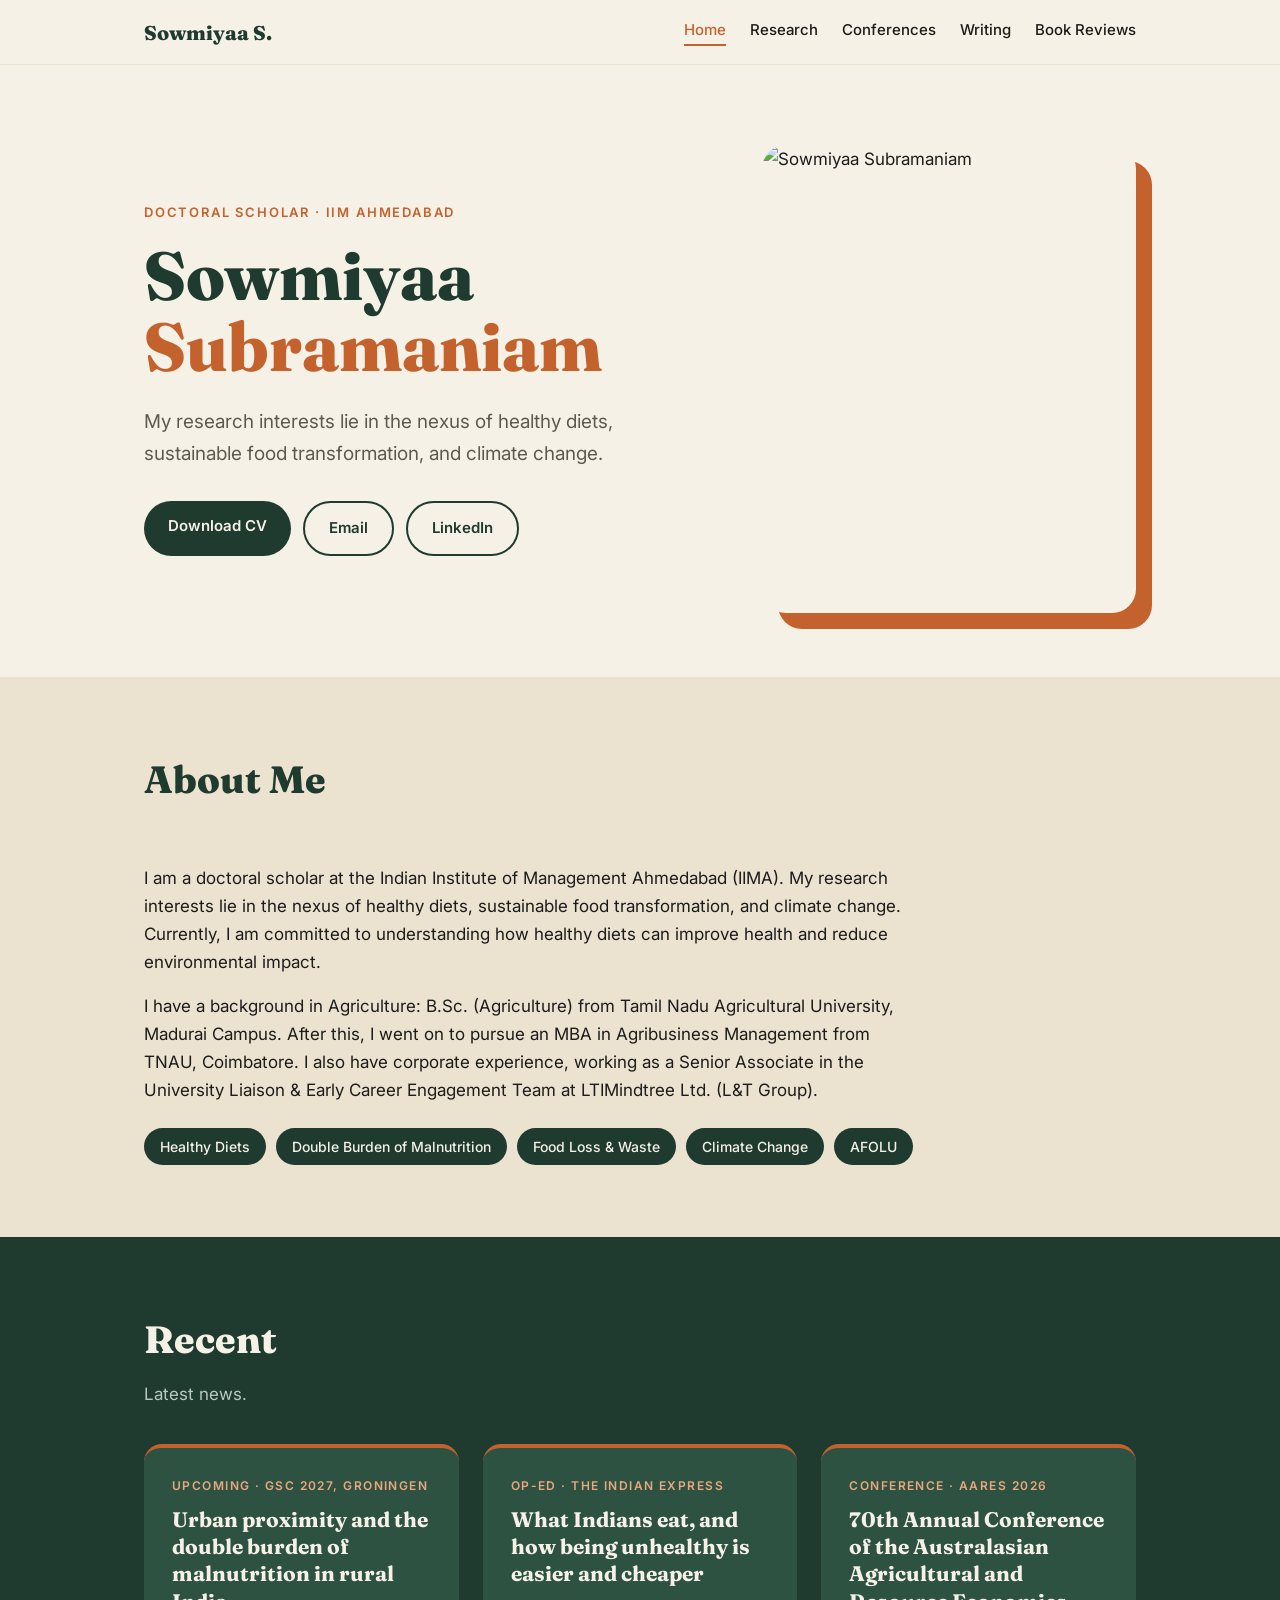
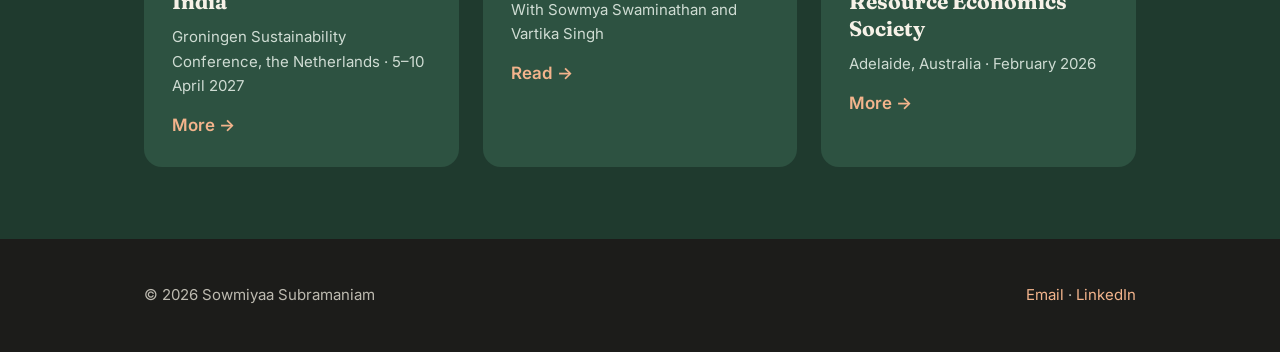
==== index.html @ 3b25f742 "Create index.html" ====
<!DOCTYPE html>
<html lang="en">
<head>
<meta charset="UTF-8">
<meta name="viewport" content="width=device-width, initial-scale=1">
<title>Sowmiyaa Subramaniam | IIM Ahmedabad</title>
<meta name="description" content="Sowmiyaa Subramaniam is a doctoral scholar at IIM Ahmedabad researching healthy diets, sustainable food transformation, and climate change.">
<link rel="icon" type="image/svg+xml" href="favicon.svg">
<link href="https://fonts.googleapis.com/css2?family=Fraunces:opsz,wght@9..144,600;9..144,800&family=Inter:wght@400;500;600&display=swap" rel="stylesheet">
<link rel="stylesheet" href="style.css">
</head>
<body>

<nav><div class="wrap">
  <a class="logo" href="index.html">Sowmiyaa S.</a>
  <div class="links">
    <a href="index.html" class="active">Home</a>
    <a href="research.html">Research</a>
    <a href="conferences.html">Conferences</a>
    <a href="writing.html">Writing</a>
    <a href="book-reviews.html">Book Reviews</a>
  </div>
</div></nav>

<header class="hero"><div class="wrap">
  <div>
    <div class="eyebrow">Doctoral Scholar · IIM Ahmedabad</div>
    <h1>Sowmiyaa <span>Subramaniam</span></h1>
    <p class="lead">My research interests lie in the nexus of healthy diets, sustainable food transformation, and climate change.</p>
    <div class="btns">
      <a class="btn btn-main" href="https://www.dropbox.com/scl/fi/vhvdy9su99qnigikxmza3/Sowmiyaa_CV.pdf?rlkey=41fn6ywqyth0hjzkrcgdt9t6o&st=8btywayd&dl=0" target="_blank">Download CV</a>
      <a class="btn btn-ghost" href="mailto:phd23sowmiyaas@iima.ac.in">Email</a>
      <a class="btn btn-ghost" href="https://www.linkedin.com/in/sowmiyaa-s/" target="_blank">LinkedIn</a>
    </div>
  </div>
  <img class="photo" src="photo.jpg" alt="Sowmiyaa Subramaniam">
</div></header>

<section class="band"><div class="wrap">
  <h2>About Me</h2>
  <p class="sub">&nbsp;</p>
  <p>I am a doctoral scholar at the Indian Institute of Management Ahmedabad (IIMA). My research interests lie in the nexus of healthy diets, sustainable food transformation, and climate change. Currently, I am committed to understanding how healthy diets can improve health and reduce environmental impact.</p>
  <p>I have a background in Agriculture: B.Sc. (Agriculture) from Tamil Nadu Agricultural University, Madurai Campus. After this, I went on to pursue an MBA in Agribusiness Management from TNAU, Coimbatore. I also have corporate experience, working as a Senior Associate in the University Liaison &amp; Early Career Engagement Team at LTIMindtree Ltd. (L&amp;T Group).</p>
  <div class="tags">
    <span class="tag">Healthy Diets</span><span class="tag">Double Burden of Malnutrition</span>
    <span class="tag">Food Loss &amp; Waste</span><span class="tag">Climate Change</span><span class="tag">AFOLU</span>
  </div>
</div></section>

<section class="recent"><div class="wrap">
  <h2>Recent</h2>
  <p class="sub">Latest news.</p>
  <div class="grid">
    <div class="rcard">
      <div class="kind">Upcoming · GSC 2027, Groningen</div>
      <h3>Urban proximity and the double burden of malnutrition in rural India</h3>
      <p>Groningen Sustainability Conference, the Netherlands · 5–10 April 2027</p>
      <a href="conferences.html">More →</a>
    </div>
    <div class="rcard">
      <div class="kind">Op-ed · The Indian Express</div>
      <h3>What Indians eat, and how being unhealthy is easier and cheaper</h3>
      <p>With Sowmya Swaminathan and Vartika Singh</p>
      <a href="https://indianexpress.com/article/opinion/columns/what-indians-eat-and-how-being-unhealthy-is-easier-and-cheaper-10411907/" target="_blank">Read →</a>
    </div>
    <div class="rcard">
      <div class="kind">Conference · AARES 2026</div>
      <h3>70th Annual Conference of the Australasian Agricultural and Resource Economics Society</h3>
      <p>Adelaide, Australia · February 2026</p>
      <a href="conferences.html">More →</a>
    </div>
  </div>
</div></section>

<footer><div class="wrap">
  <div>© 2026 Sowmiyaa Subramaniam</div>
  <div><a href="mailto:phd23sowmiyaas@iima.ac.in">Email</a> · <a href="https://www.linkedin.com/in/sowmiyaa-s/" target="_blank">LinkedIn</a></div>
</div></footer>

</body>
</html>
---- style.css ----
:root{--green:#1f3a2e;--green-2:#2d5241;--terra:#c4622d;--cream:#f6f1e7;--sand:#ebe2d0;--ink:#1c1c1a;--muted:#5b5a52}
*{box-sizing:border-box;margin:0;padding:0}
html{scroll-behavior:smooth}
body{font-family:'Inter',sans-serif;background:var(--cream);color:var(--ink);line-height:1.65;font-size:17px}
a{color:var(--terra);text-decoration:none}
a:hover{text-decoration:underline}
.wrap{max-width:1040px;margin:0 auto;padding:0 24px}

/* NAV */
nav{position:sticky;top:0;z-index:10;background:rgba(246,241,231,.95);border-bottom:1px solid var(--sand)}
nav .wrap{display:flex;justify-content:space-between;align-items:center;flex-wrap:wrap;gap:8px;min-height:64px;padding-top:10px;padding-bottom:10px}
.logo{font-family:'Fraunces',serif;font-weight:800;font-size:20px;color:var(--green)}
.logo:hover{text-decoration:none}
.links{display:flex;flex-wrap:wrap;gap:6px 24px}
.links a{color:var(--ink);font-weight:500;font-size:15px;padding-bottom:2px}
.links a:hover{color:var(--terra);text-decoration:none}
.links a.active{color:var(--terra);border-bottom:2px solid var(--terra)}

/* HOME HERO */
.hero{padding:80px 0 64px}
.hero .wrap{display:grid;grid-template-columns:1.5fr 1fr;gap:56px;align-items:center}
.eyebrow{text-transform:uppercase;letter-spacing:.14em;font-size:13px;font-weight:600;color:var(--terra);margin-bottom:16px}
h1{font-family:'Fraunces',serif;font-weight:800;font-size:clamp(42px,6vw,68px);line-height:1.05;color:var(--green);margin-bottom:24px}
h1 span{color:var(--terra)}
.lead{font-size:19px;color:var(--muted);max-width:560px;margin-bottom:32px}
.btns{display:flex;flex-wrap:wrap;gap:12px}
.btn{display:inline-block;padding:13px 24px;border-radius:999px;font-weight:600;font-size:15px}
.btn-main{background:var(--green);color:var(--cream)}
.btn-main:hover{background:var(--terra);text-decoration:none}
.btn-ghost{border:2px solid var(--green);color:var(--green)}
.btn-ghost:hover{background:var(--green);color:var(--cream);text-decoration:none}
.photo{width:100%;aspect-ratio:4/5;object-fit:cover;border-radius:24px;box-shadow:16px 16px 0 var(--terra)}

/* INNER PAGE HEADER */
.page-head{padding:64px 0 16px}
.page-head h1{font-size:clamp(36px,5vw,54px);margin-bottom:8px}
.page-head p{color:var(--muted);font-size:18px}
.content{padding:32px 0 88px}

/* SECTIONS */
section{padding:72px 0}
h2{font-family:'Fraunces',serif;font-weight:800;font-size:38px;color:var(--green);margin-bottom:8px}
.sub{color:var(--muted);margin-bottom:36px}
.band{background:var(--sand)}
.band p{max-width:760px;margin-bottom:16px}
.tags{display:flex;flex-wrap:wrap;gap:10px;margin-top:24px}
.tag{background:var(--green);color:var(--cream);padding:7px 16px;border-radius:999px;font-size:14px;font-weight:500}

/* RECENT CARDS */
.recent{background:var(--green);color:var(--cream)}
.recent h2{color:var(--cream)}
.recent .sub{color:#b9c9bf}
.grid{display:grid;grid-template-columns:repeat(auto-fit,minmax(280px,1fr));gap:24px}
.rcard{background:var(--green-2);border-radius:18px;padding:28px;border-top:4px solid var(--terra)}
.rcard .kind{font-size:12px;letter-spacing:.12em;text-transform:uppercase;color:#e8a77f;font-weight:600}
.rcard h3{font-family:'Fraunces',serif;font-size:21px;margin:10px 0;line-height:1.3}
.rcard p{color:#cfdcd3;font-size:15px;margin-bottom:12px}
.rcard a{color:#f3b48c;font-weight:600}

/* LIST ITEMS */
.item{background:#fff;border-radius:18px;padding:28px 32px;margin-bottom:18px;border-left:5px solid var(--terra)}
.item h3{font-family:'Fraunces',serif;font-size:22px;color:var(--green);line-height:1.3;margin-bottom:6px}
.item .meta{color:var(--muted);font-size:15px}
.item .abstract{margin-top:12px;font-size:16px}
.status{display:inline-block;font-size:12px;font-weight:600;text-transform:uppercase;letter-spacing:.1em;background:var(--sand);color:var(--green);padding:4px 12px;border-radius:999px;margin-bottom:12px}
.status.new{background:var(--terra);color:#fff}
h4{font-family:'Fraunces',serif;font-size:26px;color:var(--green);margin:40px 0 18px}

/* FOOTER */
footer{background:var(--ink);color:#bdbab0;padding:44px 0;font-size:15px}
footer .wrap{display:flex;justify-content:space-between;flex-wrap:wrap;gap:16px}
footer a{color:#f3b48c}

@media(max-width:760px){
  .hero .wrap{grid-template-columns:1fr}
  .photo{max-width:320px}
  .hero{padding:48px 0}
  section{padding:56px 0}
  .links{gap:6px 16px}
  .links a{font-size:14px}
}
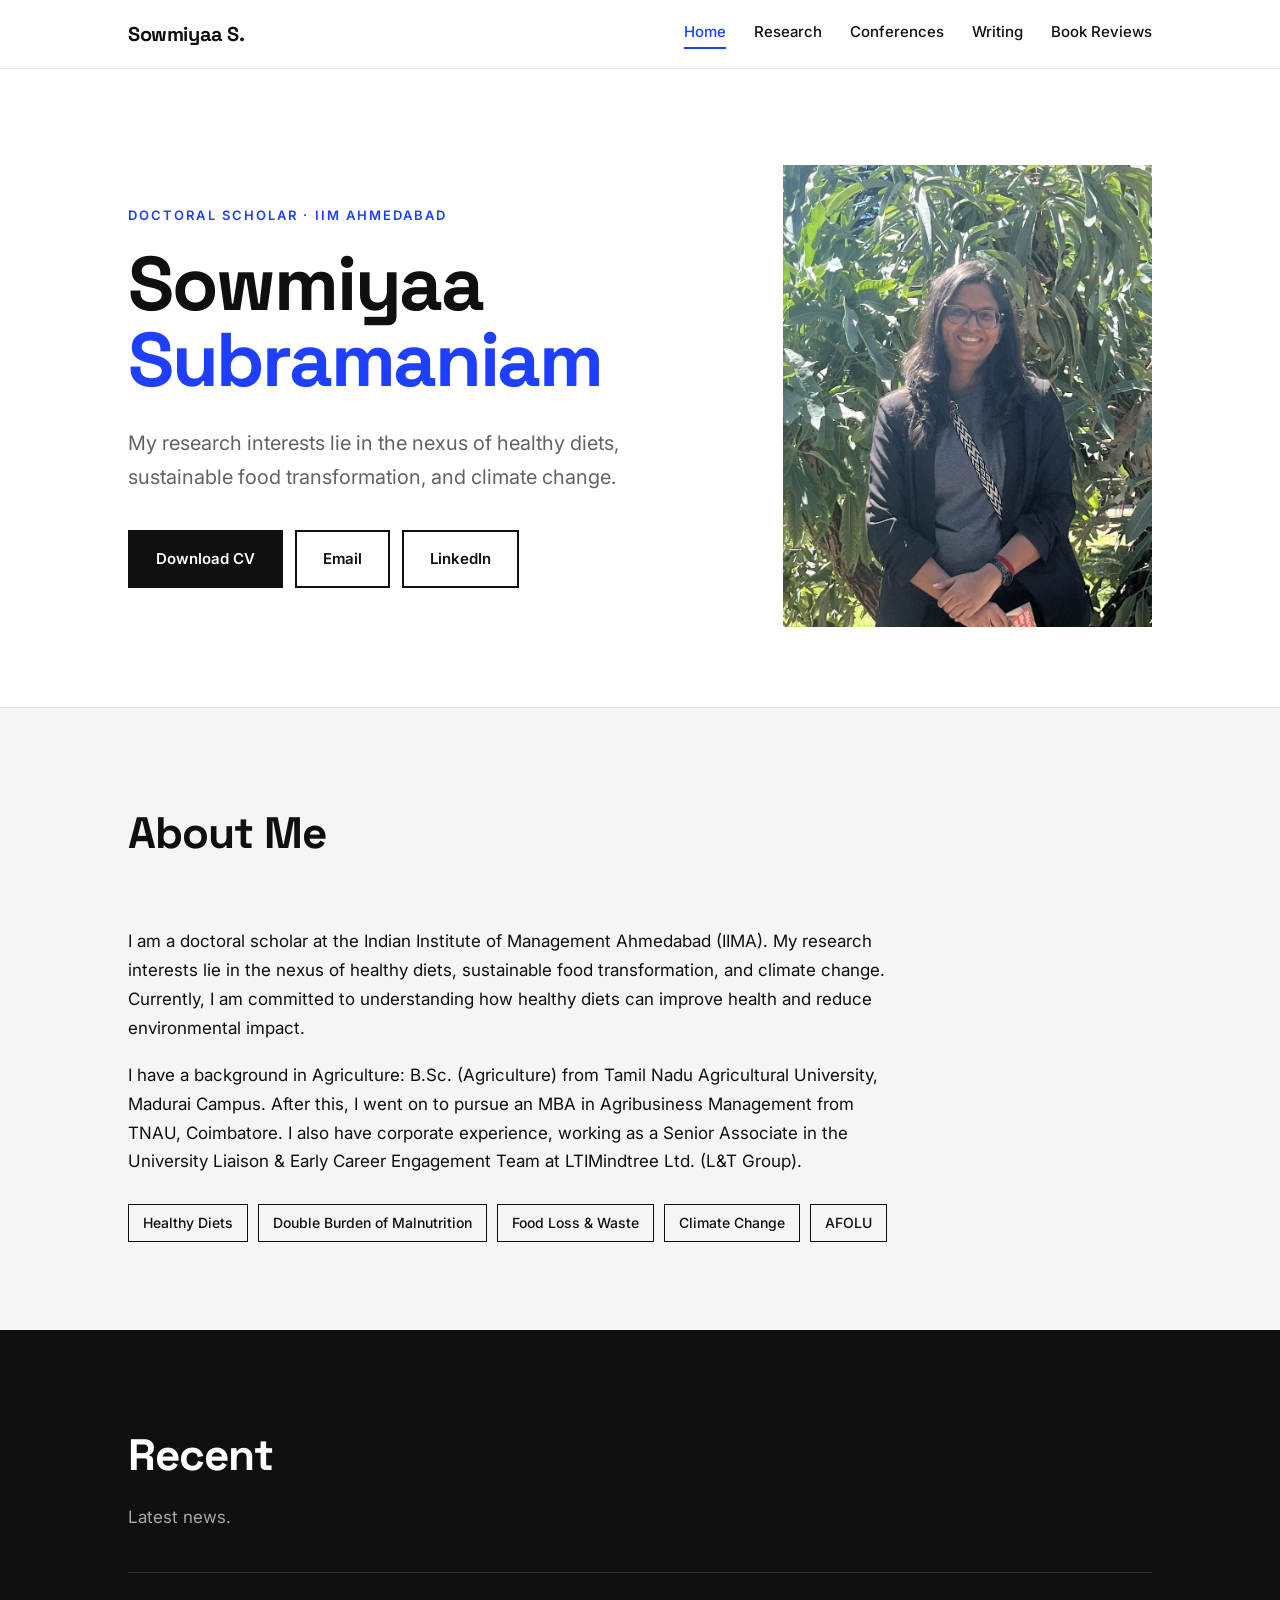
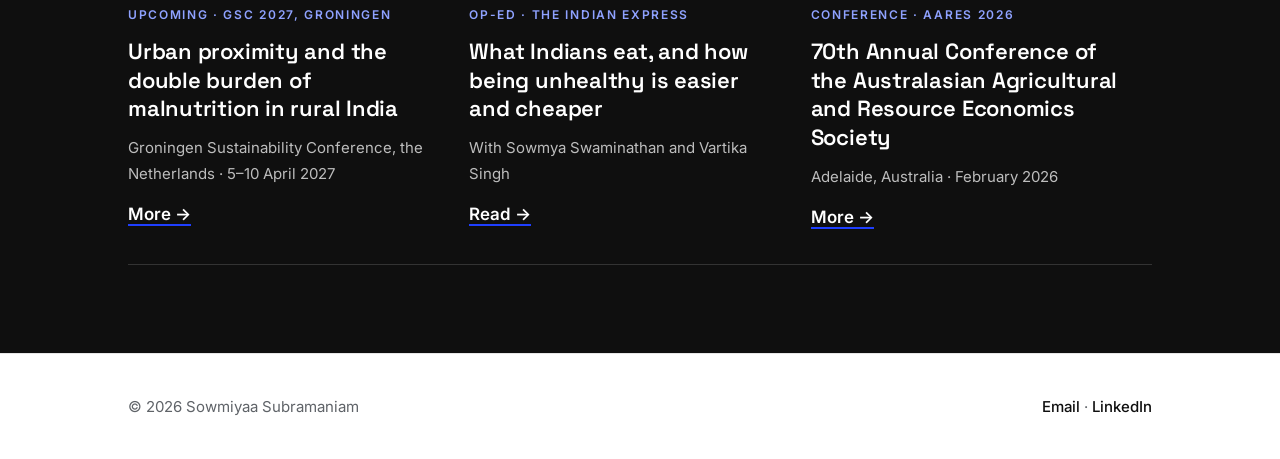
==== commit e9cea22f: "Update index.html" ====
--- a/index.html
+++ b/index.html
@@ -7,7 +7,7 @@
 <meta name="description" content="Sowmiyaa Subramaniam is a doctoral scholar at IIM Ahmedabad researching healthy diets, sustainable food transformation, and climate change.">
 <link rel="icon" type="image/svg+xml" href="favicon.svg">
 <link href="https://fonts.googleapis.com/css2?family=Fraunces:opsz,wght@9..144,600;9..144,800&family=Inter:wght@400;500;600&display=swap" rel="stylesheet">
-<link rel="stylesheet" href="style.css">
+<link rel="stylesheet" href="style.css?v=2">
 </head>
 <body>
 
--- a/style.css
+++ b/style.css
@@ -1,81 +1,89 @@
-:root{--green:#1f3a2e;--green-2:#2d5241;--terra:#c4622d;--cream:#f6f1e7;--sand:#ebe2d0;--ink:#1c1c1a;--muted:#5b5a52}
+@import url('https://fonts.googleapis.com/css2?family=Space+Grotesk:wght@500;600;700&family=Inter:wght@400;500;600&display=swap');
+
+/* CHANGE COLOURS HERE */
+:root{--bg:#ffffff;--ink:#0f0f0f;--accent:#1f3fff;--muted:#5f6368;--line:#e6e6e6;--soft:#f5f5f5}
+
 *{box-sizing:border-box;margin:0;padding:0}
 html{scroll-behavior:smooth}
-body{font-family:'Inter',sans-serif;background:var(--cream);color:var(--ink);line-height:1.65;font-size:17px}
-a{color:var(--terra);text-decoration:none}
+body{font-family:'Inter',sans-serif;background:var(--bg);color:var(--ink);line-height:1.7;font-size:17px}
+a{color:var(--accent);text-decoration:none}
 a:hover{text-decoration:underline}
-.wrap{max-width:1040px;margin:0 auto;padding:0 24px}
+.wrap{max-width:1080px;margin:0 auto;padding:0 28px}
+h1,h2,h3,h4,.logo{font-family:'Space Grotesk',sans-serif}
 
 /* NAV */
-nav{position:sticky;top:0;z-index:10;background:rgba(246,241,231,.95);border-bottom:1px solid var(--sand)}
-nav .wrap{display:flex;justify-content:space-between;align-items:center;flex-wrap:wrap;gap:8px;min-height:64px;padding-top:10px;padding-bottom:10px}
-.logo{font-family:'Fraunces',serif;font-weight:800;font-size:20px;color:var(--green)}
-.logo:hover{text-decoration:none}
-.links{display:flex;flex-wrap:wrap;gap:6px 24px}
-.links a{color:var(--ink);font-weight:500;font-size:15px;padding-bottom:2px}
-.links a:hover{color:var(--terra);text-decoration:none}
-.links a.active{color:var(--terra);border-bottom:2px solid var(--terra)}
+nav{position:sticky;top:0;z-index:10;background:#fff;border-bottom:1px solid var(--line)}
+nav .wrap{display:flex;justify-content:space-between;align-items:center;flex-wrap:wrap;gap:8px;min-height:68px;padding-top:10px;padding-bottom:10px}
+.logo{font-weight:700;font-size:20px;color:var(--ink);letter-spacing:-.02em}
+.logo:hover{text-decoration:none;color:var(--accent)}
+.links{display:flex;flex-wrap:wrap;gap:6px 28px}
+.links a{color:var(--ink);font-weight:500;font-size:15px;padding-bottom:3px}
+.links a:hover{color:var(--accent);text-decoration:none}
+.links a.active{color:var(--accent);border-bottom:2px solid var(--accent)}
 
 /* HOME HERO */
-.hero{padding:80px 0 64px}
-.hero .wrap{display:grid;grid-template-columns:1.5fr 1fr;gap:56px;align-items:center}
-.eyebrow{text-transform:uppercase;letter-spacing:.14em;font-size:13px;font-weight:600;color:var(--terra);margin-bottom:16px}
-h1{font-family:'Fraunces',serif;font-weight:800;font-size:clamp(42px,6vw,68px);line-height:1.05;color:var(--green);margin-bottom:24px}
-h1 span{color:var(--terra)}
-.lead{font-size:19px;color:var(--muted);max-width:560px;margin-bottom:32px}
+.hero{padding:96px 0 80px;border-bottom:1px solid var(--line)}
+.hero .wrap{display:grid;grid-template-columns:1.6fr 1fr;gap:64px;align-items:center}
+.eyebrow{text-transform:uppercase;letter-spacing:.16em;font-size:13px;font-weight:600;color:var(--accent);margin-bottom:20px}
+h1{font-weight:700;font-size:clamp(44px,6.5vw,76px);line-height:1;letter-spacing:-.03em;color:var(--ink);margin-bottom:28px}
+h1 span{color:var(--accent)}
+.lead{font-size:20px;color:var(--muted);max-width:580px;margin-bottom:36px}
 .btns{display:flex;flex-wrap:wrap;gap:12px}
-.btn{display:inline-block;padding:13px 24px;border-radius:999px;font-weight:600;font-size:15px}
-.btn-main{background:var(--green);color:var(--cream)}
-.btn-main:hover{background:var(--terra);text-decoration:none}
-.btn-ghost{border:2px solid var(--green);color:var(--green)}
-.btn-ghost:hover{background:var(--green);color:var(--cream);text-decoration:none}
-.photo{width:100%;aspect-ratio:4/5;object-fit:cover;border-radius:24px;box-shadow:16px 16px 0 var(--terra)}
+.btn{display:inline-block;padding:14px 26px;font-weight:600;font-size:15px;border:2px solid var(--ink)}
+.btn-main{background:var(--ink);color:#fff}
+.btn-main:hover{background:var(--accent);border-color:var(--accent);text-decoration:none}
+.btn-ghost{color:var(--ink)}
+.btn-ghost:hover{border-color:var(--accent);color:var(--accent);text-decoration:none}
+.photo{width:100%;aspect-ratio:4/5;object-fit:cover}
 
 /* INNER PAGE HEADER */
-.page-head{padding:64px 0 16px}
-.page-head h1{font-size:clamp(36px,5vw,54px);margin-bottom:8px}
+.page-head{padding:80px 0 32px;border-bottom:1px solid var(--line)}
+.page-head h1{font-size:clamp(40px,5.5vw,64px);margin-bottom:10px}
 .page-head p{color:var(--muted);font-size:18px}
-.content{padding:32px 0 88px}
+.content{padding:24px 0 96px}
 
 /* SECTIONS */
-section{padding:72px 0}
-h2{font-family:'Fraunces',serif;font-weight:800;font-size:38px;color:var(--green);margin-bottom:8px}
-.sub{color:var(--muted);margin-bottom:36px}
-.band{background:var(--sand)}
-.band p{max-width:760px;margin-bottom:16px}
-.tags{display:flex;flex-wrap:wrap;gap:10px;margin-top:24px}
-.tag{background:var(--green);color:var(--cream);padding:7px 16px;border-radius:999px;font-size:14px;font-weight:500}
+section{padding:88px 0}
+h2{font-weight:700;font-size:clamp(32px,4vw,44px);letter-spacing:-.02em;margin-bottom:10px}
+.sub{color:var(--muted);margin-bottom:40px}
+.band{background:var(--soft)}
+.band p{max-width:760px;margin-bottom:18px}
+.tags{display:flex;flex-wrap:wrap;gap:10px;margin-top:28px}
+.tag{border:1.5px solid var(--ink);padding:6px 14px;font-size:14px;font-weight:500}
 
-/* RECENT CARDS */
-.recent{background:var(--green);color:var(--cream)}
-.recent h2{color:var(--cream)}
-.recent .sub{color:#b9c9bf}
-.grid{display:grid;grid-template-columns:repeat(auto-fit,minmax(280px,1fr));gap:24px}
-.rcard{background:var(--green-2);border-radius:18px;padding:28px;border-top:4px solid var(--terra)}
-.rcard .kind{font-size:12px;letter-spacing:.12em;text-transform:uppercase;color:#e8a77f;font-weight:600}
-.rcard h3{font-family:'Fraunces',serif;font-size:21px;margin:10px 0;line-height:1.3}
-.rcard p{color:#cfdcd3;font-size:15px;margin-bottom:12px}
-.rcard a{color:#f3b48c;font-weight:600}
+/* RECENT */
+.recent{background:var(--ink);color:#fff}
+.recent h2{color:#fff}
+.recent .sub{color:#a8a8a8}
+.grid{display:grid;grid-template-columns:repeat(auto-fit,minmax(280px,1fr));gap:0;border-top:1px solid #333}
+.rcard{padding:32px 28px 32px 0;border-bottom:1px solid #333}
+.rcard .kind{font-size:12px;letter-spacing:.14em;text-transform:uppercase;color:#8fa2ff;font-weight:600}
+.rcard h3{font-size:22px;font-weight:600;margin:12px 0;line-height:1.3;letter-spacing:-.01em}
+.rcard p{color:#bdbdbd;font-size:15px;margin-bottom:14px}
+.rcard a{color:#fff;font-weight:600;border-bottom:2px solid var(--accent)}
+.rcard a:hover{text-decoration:none;color:#8fa2ff}
 
 /* LIST ITEMS */
-.item{background:#fff;border-radius:18px;padding:28px 32px;margin-bottom:18px;border-left:5px solid var(--terra)}
-.item h3{font-family:'Fraunces',serif;font-size:22px;color:var(--green);line-height:1.3;margin-bottom:6px}
+.item{padding:32px 0;border-bottom:1px solid var(--line)}
+.item h3{font-size:24px;font-weight:600;line-height:1.3;letter-spacing:-.01em;margin-bottom:8px}
+.item h3 a{color:var(--ink)}
+.item h3 a:hover{color:var(--accent)}
 .item .meta{color:var(--muted);font-size:15px}
-.item .abstract{margin-top:12px;font-size:16px}
-.status{display:inline-block;font-size:12px;font-weight:600;text-transform:uppercase;letter-spacing:.1em;background:var(--sand);color:var(--green);padding:4px 12px;border-radius:999px;margin-bottom:12px}
-.status.new{background:var(--terra);color:#fff}
-h4{font-family:'Fraunces',serif;font-size:26px;color:var(--green);margin:40px 0 18px}
+.item .abstract{margin-top:14px;font-size:16px;max-width:820px}
+.status{display:inline-block;font-size:12px;font-weight:600;text-transform:uppercase;letter-spacing:.14em;color:var(--accent);margin-bottom:10px}
+.status.new{background:var(--accent);color:#fff;padding:3px 10px}
+h4{font-size:28px;font-weight:700;margin:56px 0 8px}
 
 /* FOOTER */
-footer{background:var(--ink);color:#bdbab0;padding:44px 0;font-size:15px}
+footer{border-top:1px solid var(--line);padding:40px 0;font-size:15px;color:var(--muted)}
 footer .wrap{display:flex;justify-content:space-between;flex-wrap:wrap;gap:16px}
-footer a{color:#f3b48c}
+footer a{color:var(--ink);font-weight:500}
 
 @media(max-width:760px){
-  .hero .wrap{grid-template-columns:1fr}
+  .hero .wrap{grid-template-columns:1fr;gap:40px}
   .photo{max-width:320px}
-  .hero{padding:48px 0}
-  section{padding:56px 0}
-  .links{gap:6px 16px}
+  .hero{padding:56px 0}
+  section{padding:64px 0}
+  .links{gap:6px 18px}
   .links a{font-size:14px}
 }
